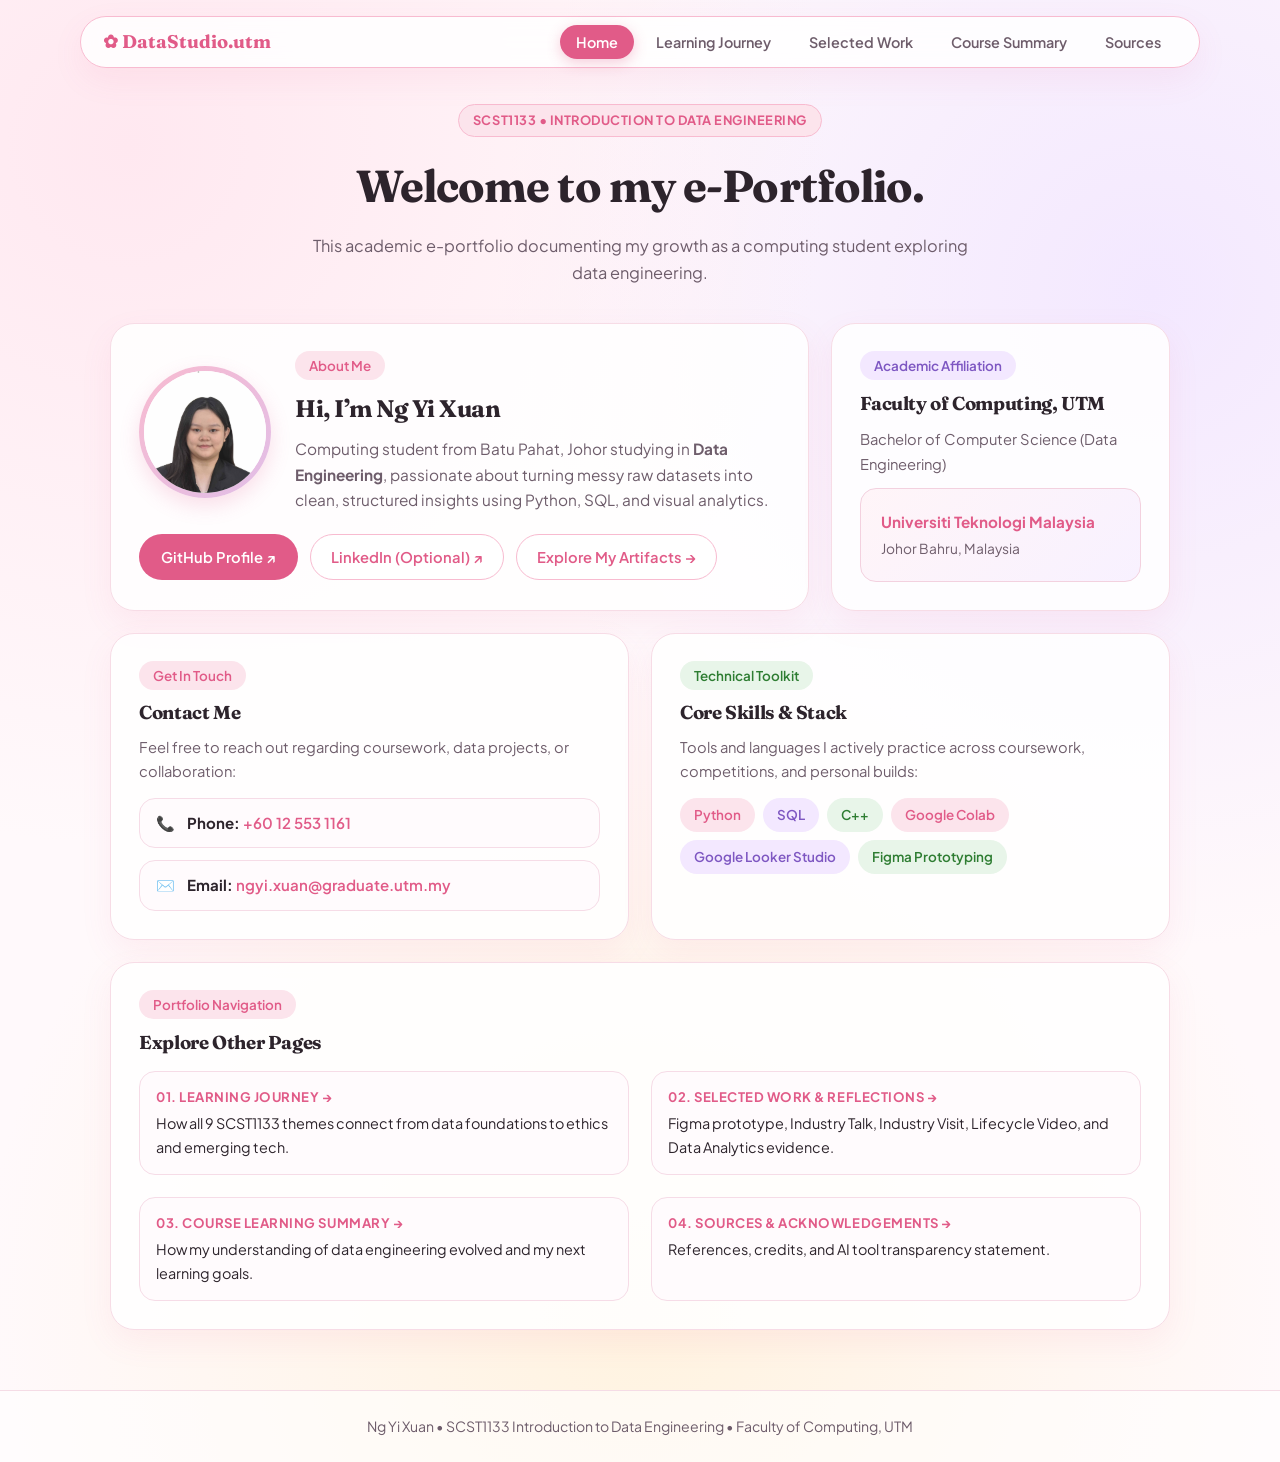
==== index.html @ e56d4ea0 "Update index.html" ====
<!DOCTYPE html>
<html lang="en">
<head>
  <meta charset="UTF-8" />
  <meta name="viewport" content="width=device-width, initial-scale=1.0" />
  <title>Home | SCST1133 Data Engineering e-Portfolio</title>
  <link rel="stylesheet" href="style.css" />
</head>
<body>

  <!-- Top Multi-Page Navigation -->
  <nav class="navbar">
    <a href="index.html" class="brand">✿ DataStudio.utm</a>
    <ul class="nav-links">
      <li><a href="index.html" class="active">Home</a></li>
      <li><a href="journey.html">Learning Journey</a></li>
      <li><a href="artifacts.html">Selected Work</a></li>
      <li><a href="summary.html">Course Summary</a></li>
      <li><a href="sources.html">Sources</a></li>
    </ul>
  </nav>

  <main class="container">
    <header class="page-header">
      <span class="badge-pill">SCST1133 • Introduction to Data Engineering</span>
      <h1>Welcome to my e-Portfolio.</h1>
      <p>This academic e-portfolio documenting my growth as a computing student exploring data engineering.</p>
    </header>

    <section class="bento-grid">
      <!-- Intro & Profile Photo Card -->
      <div class="card span-8">
        <div class="intro-flex">
          <div class="profile-photo-wrap">
            <img src="images/rsz_dsc_2686mm.jpg" alt="Profile photo of Ng Yi Xuan" />
          </div>
          <div style="flex: 1; min-width: 240px;">
            <span class="tag rose">About Me</span>
            <h2 style="margin: 10px 0 8px;">Hi, I’m Ng Yi Xuan</h2>
            <p style="color: var(--text-muted); font-size: 0.96rem;">
              Computing student from Batu Pahat, Johor studying in <strong>Data Engineering</strong>, passionate about turning messy raw datasets into clean, structured insights using Python, SQL, and visual analytics.
            </p>
          </div>
        </div>

        <div style="display: flex; gap: 12px; flex-wrap: wrap; margin-top: 22px;">
          <a href="https://github.com/yixuanng26" target="_blank" rel="noopener" class="btn-primary">
            GitHub Profile ↗
          </a>
          <a href="www.linkedin.com/in/ng-yi-xuan-930548442" target="_blank" rel="noopener" class="btn-outline">
            LinkedIn (Optional) ↗
          </a>
          <a href="artifacts.html" class="btn-outline">
            Explore My Artifacts →
          </a>
        </div>
      </div>

      <!-- Text-Only Faculty of Computing, UTM Column (No UTM Photo) -->
      <div class="card span-4" style="display: flex; flex-direction: column; justify-content: space-between;">
        <div>
          <span class="tag">Academic Affiliation</span>
          <h3 style="margin: 10px 0 8px;">Faculty of Computing, UTM</h3>
          <p style="color: var(--text-muted); font-size: 0.92rem;">
            Bachelor of Computer Science (Data Engineering)
          </p>
        </div>
        <div class="affiliation-box">
          <p style="font-weight: 700; color: var(--rose-primary); font-size: 0.95rem;">
            Universiti Teknologi Malaysia
          </p>
          <p style="font-size: 0.86rem; color: var(--text-muted); margin-top: 4px;">
            Johor Bahru, Malaysia
          </p>
        </div>
      </div>

      <!-- Contact Me Column -->
      <div class="card span-6">
        <span class="tag rose">Get In Touch</span>
        <h3 style="margin: 10px 0 6px;">Contact Me</h3>
        <p style="color: var(--text-muted); font-size: 0.92rem;">
          Feel free to reach out regarding coursework, data projects, or collaboration:
        </p>
        <ul class="contact-list">
          <li class="contact-item">
            <span>📞</span>
            <div>
              <strong>Phone:</strong>
              <a href="tel:+60125531161">+60 12 553 1161</a>
            </div>
          </li>
          <li class="contact-item">
            <span>✉️</span>
            <div>
              <strong>Email:</strong>
              <a href="mailto:ngyi.xuan@graduate.utm.my">ngyi.xuan@graduate.utm.my</a>
            </div>
          </li>
        </ul>
      </div>

      <!-- Technical Skills & Interests -->
      <div class="card span-6">
        <span class="tag sage">Technical Toolkit</span>
        <h3 style="margin: 10px 0 6px;">Core Skills &amp; Stack</h3>
        <p style="color: var(--text-muted); font-size: 0.92rem;">
          Tools and languages I actively practice across coursework, competitions, and personal builds:
        </p>
        <div class="skill-tags">
          <span class="tag rose">Python</span>
          <span class="tag">SQL</span>
          <span class="tag sage">C++</span>
          <span class="tag rose">Google Colab</span>
          <span class="tag">Google Looker Studio</span>
          <span class="tag sage">Figma Prototyping</span>
        </div>
      </div>

      <!-- Portfolio Map -->
      <div class="card span-12">
        <span class="tag rose">Portfolio Navigation</span>
        <h3 style="margin: 10px 0;">Explore Other Pages</h3>
        <div class="bento-grid" style="margin-top: 12px;">
          <div class="ref-box span-6">
            <h4><a href="journey.html" style="color: var(--rose-primary); text-decoration: none;">01. Learning Journey →</a></h4>
            <p>How all 9 SCST1133 themes connect from data foundations to ethics and emerging tech.</p>
          </div>
          <div class="ref-box span-6">
            <h4><a href="artifacts.html" style="color: var(--rose-primary); text-decoration: none;">02. Selected Work &amp; Reflections →</a></h4>
            <p>Figma prototype, Industry Talk, Industry Visit, Lifecycle Video, and Data Analytics evidence.</p>
          </div>
          <div class="ref-box span-6">
            <h4><a href="summary.html" style="color: var(--rose-primary); text-decoration: none;">03. Course Learning Summary →</a></h4>
            <p>How my understanding of data engineering evolved and my next learning goals.</p>
          </div>
          <div class="ref-box span-6">
            <h4><a href="sources.html" style="color: var(--rose-primary); text-decoration: none;">04. Sources &amp; Acknowledgements →</a></h4>
            <p>References, credits, and AI tool transparency statement.</p>
          </div>
        </div>
      </div>
    </section>
  </main>

  <footer>
    Ng Yi Xuan • SCST1133 Introduction to Data Engineering • Faculty of Computing, UTM
  </footer>

</body>
</html>
---- style.css ----
@import url('https://fonts.googleapis.com/css2?family=Fraunces:ital,opsz,wght@0,9..144,600;0,9..144,700;1,9..144,500&family=Plus+Jakarta+Sans:wght@400;500;600;700&display=swap');

:root {
  --bg-cream: #FFF9FB;
  --bg-blush: #FFF0F5;
  --card-white: rgba(255, 255, 255, 0.88);
  --rose-primary: #E15B88;
  --rose-soft: #FCE4EC;
  --rose-border: #F8BBD0;
  --lavender-soft: #F3E8FF;
  --lavender-text: #7E57C2;
  --sage-soft: #E8F5E9;
  --sage-text: #2E7D32;
  --peach-soft: #FFF3E0;
  --text-dark: #2D242C;
  --text-muted: #6E5D6B;
  --shadow-soft: 0 12px 32px rgba(225, 91, 136, 0.08);
  --radius-lg: 24px;
  --radius-md: 16px;
}

* {
  box-sizing: border-box;
  margin: 0;
  padding: 0;
}

body {
  font-family: 'Plus Jakarta Sans', sans-serif;
  background: radial-gradient(circle at 10% 10%, #FFE8F0 0%, transparent 40%),
              radial-gradient(circle at 90% 20%, #F3E8FF 0%, transparent 40%),
              radial-gradient(circle at 50% 90%, #FFF3E0 0%, transparent 45%),
              var(--bg-cream);
  color: var(--text-dark);
  line-height: 1.65;
  min-height: 100vh;
  display: flex;
  flex-direction: column;
}

h1, h2, h3, .serif {
  font-family: 'Fraunces', serif;
  letter-spacing: -0.02em;
}

/* --- Top Navigation Bar --- */
.navbar {
  position: sticky;
  top: 16px;
  z-index: 100;
  max-width: 1120px;
  width: calc(100% - 32px);
  margin: 16px auto 0;
  background: rgba(255, 255, 255, 0.85);
  backdrop-filter: blur(14px);
  border: 1.5px solid var(--rose-border);
  border-radius: 999px;
  padding: 10px 22px;
  display: flex;
  align-items: center;
  justify-content: space-between;
  box-shadow: var(--shadow-soft);
}

.brand {
  font-family: 'Fraunces', serif;
  font-weight: 700;
  font-size: 1.15rem;
  color: var(--rose-primary);
  text-decoration: none;
  display: flex;
  align-items: center;
  gap: 8px;
}

.nav-links {
  display: flex;
  gap: 6px;
  list-style: none;
  flex-wrap: wrap;
}

.nav-links a {
  text-decoration: none;
  color: var(--text-muted);
  font-weight: 600;
  font-size: 0.9rem;
  padding: 8px 16px;
  border-radius: 999px;
  transition: all 0.25s ease;
}

.nav-links a:hover {
  background: var(--rose-soft);
  color: var(--rose-primary);
}

.nav-links a.active {
  background: var(--rose-primary);
  color: #FFFFFF;
  box-shadow: 0 4px 14px rgba(225, 91, 136, 0.3);
}

/* --- Main Container --- */
.container {
  max-width: 1100px;
  width: 100%;
  margin: 36px auto 60px;
  padding: 0 20px;
  flex: 1;
}

.page-header {
  text-align: center;
  max-width: 680px;
  margin: 0 auto 36px;
}

.badge-pill {
  display: inline-block;
  background: var(--rose-soft);
  color: var(--rose-primary);
  border: 1px solid var(--rose-border);
  padding: 5px 14px;
  border-radius: 999px;
  font-size: 0.8rem;
  font-weight: 700;
  letter-spacing: 0.04em;
  text-transform: uppercase;
  margin-bottom: 12px;
}

.page-header h1 {
  font-size: clamp(2rem, 4vw, 2.8rem);
  color: var(--text-dark);
  margin-bottom: 10px;
}

.page-header p {
  color: var(--text-muted);
  font-size: 1.02rem;
}

/* --- Cards & Bento Grid --- */
.bento-grid {
  display: grid;
  grid-template-columns: repeat(12, 1fr);
  gap: 22px;
}

.card {
  background: var(--card-white);
  border: 1.5px solid #F7DCE6;
  border-radius: var(--radius-lg);
  padding: 28px;
  box-shadow: var(--shadow-soft);
  transition: transform 0.25s ease, box-shadow 0.25s ease;
}

.card:hover {
  transform: translateY(-3px);
  box-shadow: 0 16px 36px rgba(225, 91, 136, 0.13);
}

.span-8 { grid-column: span 8; }
.span-6 { grid-column: span 6; }
.span-4 { grid-column: span 4; }
.span-12 { grid-column: span 12; }

/* --- Official UTM Logo Box (Preserves Proportions & Colors) --- */
.utm-logo-box {
  background: #FFFFFF;
  border: 1.5px solid #EFE4EA;
  border-radius: var(--radius-md);
  padding: 16px;
  display: flex;
  flex-direction: column;
  align-items: center;
  justify-content: center;
  text-align: center;
}

.utm-logo-box img {
  max-width: 220px;
  width: 100%;
  height: auto; /* Locks aspect ratio */
  object-fit: contain;
  filter: none; /* Preserves official colors */
}

/* --- Buttons & Tags --- */
.btn-primary {
  display: inline-flex;
  align-items: center;
  gap: 8px;
  background: var(--rose-primary);
  color: #fff;
  text-decoration: none;
  padding: 11px 22px;
  border-radius: 999px;
  font-weight: 600;
  font-size: 0.92rem;
  border: none;
  cursor: pointer;
  transition: 0.2s ease;
}

.btn-primary:hover {
  background: #C94672;
  transform: translateY(-1px);
}

.btn-outline {
  display: inline-flex;
  align-items: center;
  gap: 8px;
  background: #FFFFFF;
  color: var(--rose-primary);
  border: 1.5px solid var(--rose-border);
  text-decoration: none;
  padding: 10px 20px;
  border-radius: 999px;
  font-weight: 600;
  font-size: 0.92rem;
  cursor: pointer;
  transition: 0.2s ease;
}

.btn-outline:hover {
  background: var(--rose-soft);
}

.skill-tags {
  display: flex;
  flex-wrap: wrap;
  gap: 8px;
  margin-top: 14px;
}

.tag {
  background: var(--lavender-soft);
  color: var(--lavender-text);
  padding: 6px 14px;
  border-radius: 999px;
  font-size: 0.84rem;
  font-weight: 600;
}

.tag.rose { background: var(--rose-soft); color: var(--rose-primary); }
.tag.sage { background: var(--sage-soft); color: var(--sage-text); }

/* --- Filter Tabs (Artifacts Page) --- */
.filter-bar {
  display: flex;
  flex-wrap: wrap;
  justify-content: center;
  gap: 10px;
  margin-bottom: 28px;
}

.filter-btn {
  background: #FFFFFF;
  border: 1.5px solid var(--rose-border);
  color: var(--text-muted);
  padding: 8px 18px;
  border-radius: 999px;
  font-weight: 600;
  font-size: 0.88rem;
  cursor: pointer;
  transition: 0.2s ease;
}

.filter-btn.active, .filter-btn:hover {
  background: var(--rose-primary);
  color: #FFFFFF;
  border-color: var(--rose-primary);
}

/* --- 4-Part Reflection Grid --- */
.reflection-grid {
  display: grid;
  grid-template-columns: repeat(2, 1fr);
  gap: 14px;
  margin-top: 18px;
}

.ref-box {
  background: #FFFBFD;
  border: 1px solid #F6DCE7;
  border-radius: var(--radius-md);
  padding: 14px 16px;
}

.ref-box h4 {
  font-size: 0.82rem;
  text-transform: uppercase;
  letter-spacing: 0.04em;
  color: var(--rose-primary);
  margin-bottom: 5px;
}

.ref-box p {
  font-size: 0.9rem;
  color: var(--text-dark);
}

/* --- Footer --- */
footer {
  text-align: center;
  padding: 24px;
  color: var(--text-muted);
  font-size: 0.88rem;
  border-top: 1px solid #F5DCE6;
  background: rgba(255, 255, 255, 0.6);
}

@media (max-width: 820px) {
  .span-8, .span-6, .span-4 { grid-column: span 12; }
  .reflection-grid { grid-template-columns: 1fr; }
  .navbar { border-radius: 24px; flex-direction: column; gap: 10px; }
}

/* --- Profile Photo & Intro Layout --- */
.intro-flex {
  display: flex;
  align-items: center;
  gap: 24px;
  flex-wrap: wrap;
}

.profile-photo-wrap {
  width: 132px;
  height: 132px;
  border-radius: 50%;
  padding: 5px;
  background: linear-gradient(135deg, #F8BBD0, #E1BEE7);
  box-shadow: 0 8px 20px rgba(225, 91, 136, 0.18);
  flex-shrink: 0;
}

.profile-photo-wrap img {
  width: 100%;
  height: 100%;
  object-fit: cover;
  object-position: top center;
  border-radius: 50%;
  background: #FFFFFF;
  display: block;
}

/* --- Text-Only Affiliation Box --- */
.affiliation-box {
  background: linear-gradient(135deg, #FFF5F8, #F8F1FF);
  border: 1.5px solid #F3D1DF;
  border-radius: var(--radius-md);
  padding: 20px;
  margin-top: 12px;
}

/* --- Contact List --- */
.contact-list {
  list-style: none;
  display: flex;
  flex-direction: column;
  gap: 12px;
  margin-top: 14px;
}

.contact-item {
  display: flex;
  align-items: center;
  gap: 12px;
  background: #FFFBFD;
  border: 1px solid #F6DCE7;
  padding: 12px 16px;
  border-radius: var(--radius-md);
  font-size: 0.94rem;
}

.contact-item a {
  color: var(--rose-primary);
  font-weight: 600;
  text-decoration: none;
}

.contact-item a:hover {
  text-decoration: underline;
}
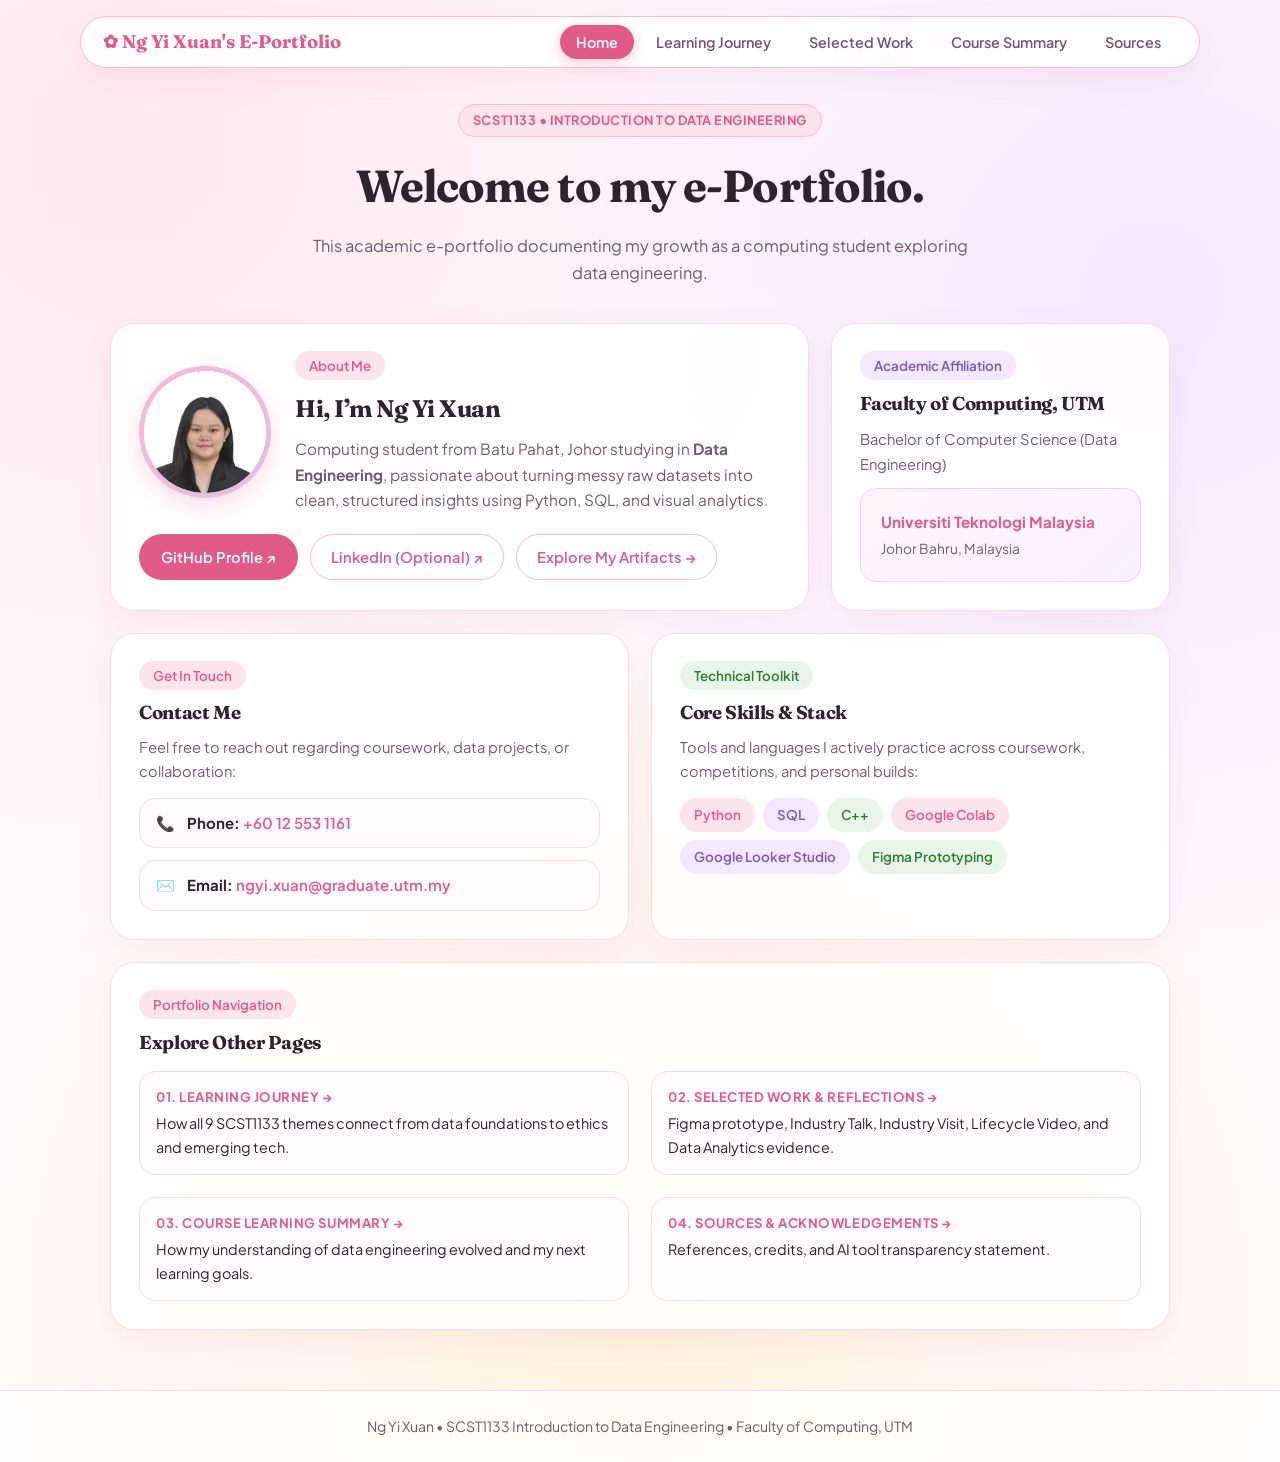
==== commit 2f7e031d: "Update index.html" ====
--- a/index.html
+++ b/index.html
@@ -10,7 +10,7 @@
 
   <!-- Top Multi-Page Navigation -->
   <nav class="navbar">
-    <a href="index.html" class="brand">✿ DataStudio.utm</a>
+    <a href="index.html" class="brand">✿ Ng Yi Xuan's E-Portfolio</a>
     <ul class="nav-links">
       <li><a href="index.html" class="active">Home</a></li>
       <li><a href="journey.html">Learning Journey</a></li>
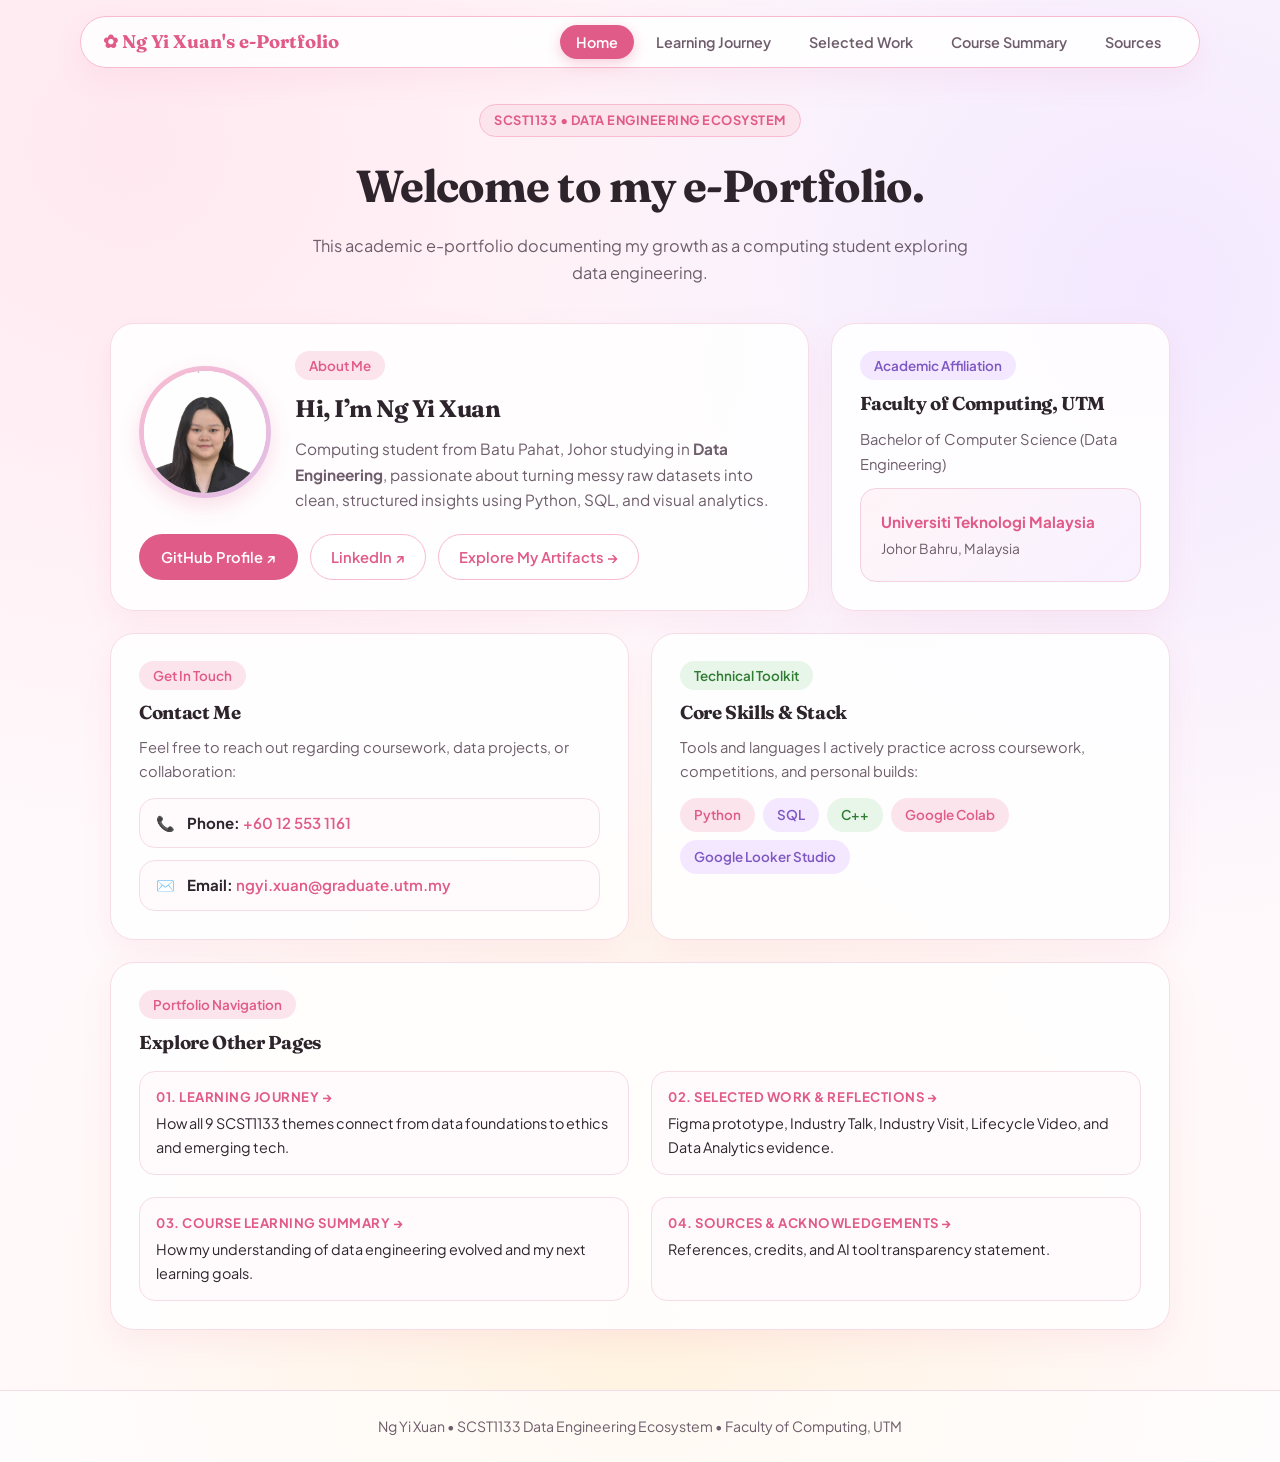
==== commit 0f51c905: "Update index.html" ====
--- a/index.html
+++ b/index.html
@@ -3,14 +3,14 @@
 <head>
   <meta charset="UTF-8" />
   <meta name="viewport" content="width=device-width, initial-scale=1.0" />
-  <title>Home | SCST1133 Data Engineering e-Portfolio</title>
+  <title>Home | Ng Yi Xuan's e-Portfolio</title>
   <link rel="stylesheet" href="style.css" />
 </head>
 <body>
 
   <!-- Top Multi-Page Navigation -->
   <nav class="navbar">
-    <a href="index.html" class="brand">✿ Ng Yi Xuan's E-Portfolio</a>
+    <a href="index.html" class="brand">✿ Ng Yi Xuan's e-Portfolio</a>
     <ul class="nav-links">
       <li><a href="index.html" class="active">Home</a></li>
       <li><a href="journey.html">Learning Journey</a></li>
@@ -22,7 +22,7 @@
 
   <main class="container">
     <header class="page-header">
-      <span class="badge-pill">SCST1133 • Introduction to Data Engineering</span>
+      <span class="badge-pill">SCST1133 • Data Engineering Ecosystem</span>
       <h1>Welcome to my e-Portfolio.</h1>
       <p>This academic e-portfolio documenting my growth as a computing student exploring data engineering.</p>
     </header>
@@ -47,8 +47,8 @@
           <a href="https://github.com/yixuanng26" target="_blank" rel="noopener" class="btn-primary">
             GitHub Profile ↗
           </a>
-          <a href="www.linkedin.com/in/ng-yi-xuan-930548442" target="_blank" rel="noopener" class="btn-outline">
-            LinkedIn (Optional) ↗
+          <a href="https://www.linkedin.com/in/ng-yi-xuan-930548442/" target="_blank" rel="noopener" class="btn-outline">
+            LinkedIn ↗
           </a>
           <a href="artifacts.html" class="btn-outline">
             Explore My Artifacts →
@@ -113,7 +113,6 @@
           <span class="tag sage">C++</span>
           <span class="tag rose">Google Colab</span>
           <span class="tag">Google Looker Studio</span>
-          <span class="tag sage">Figma Prototyping</span>
         </div>
       </div>
 
@@ -144,7 +143,7 @@
   </main>
 
   <footer>
-    Ng Yi Xuan • SCST1133 Introduction to Data Engineering • Faculty of Computing, UTM
+    Ng Yi Xuan • SCST1133 Data Engineering Ecosystem • Faculty of Computing, UTM
   </footer>
 
 </body>
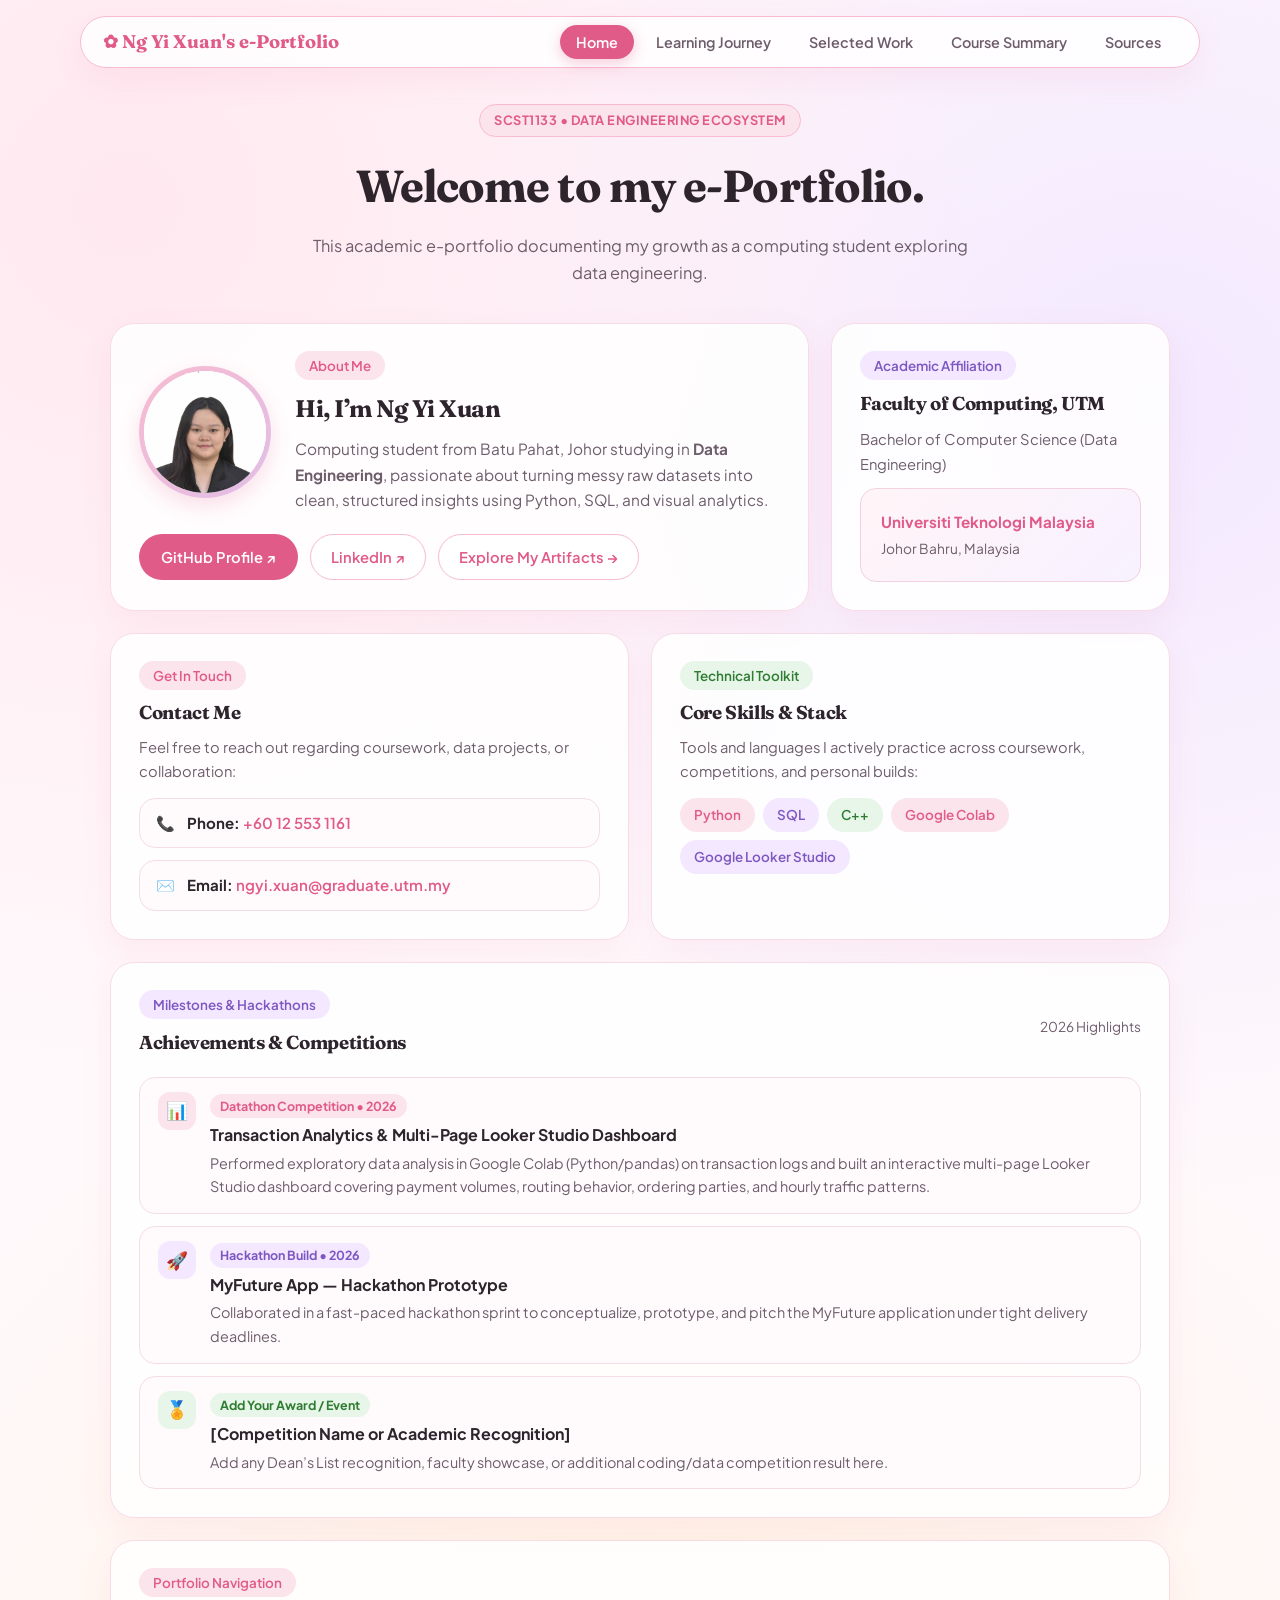
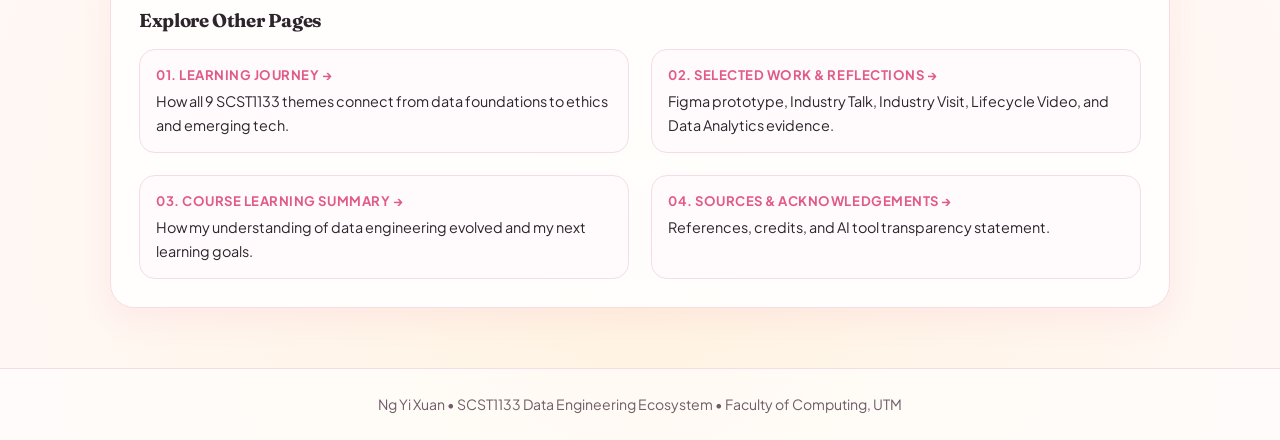
==== commit 62895804: "Update index.html" ====
--- a/index.html
+++ b/index.html
@@ -116,6 +116,52 @@
         </div>
       </div>
 
+      <!-- Achievements & Competitions Column -->
+      <div class="card span-12">
+        <div style="display: flex; justify-content: space-between; align-items: center; flex-wrap: wrap; gap: 8px;">
+          <div>
+            <span class="tag">Milestones &amp; Hackathons</span>
+            <h3 style="margin: 10px 0 4px;">Achievements &amp; Competitions</h3>
+          </div>
+          <span style="font-size: 0.85rem; color: var(--text-muted);">2026 Highlights</span>
+        </div>
+
+        <ul class="achievement-list">
+          <li class="achievement-item">
+            <div class="achievement-icon">📊</div>
+            <div>
+              <span class="achievement-meta">Datathon Competition • 2026</span>
+              <h4 style="font-size: 1rem; margin-bottom: 3px;">Transaction Analytics &amp; Multi-Page Looker Studio Dashboard</h4>
+              <p style="font-size: 0.9rem; color: var(--text-muted);">
+                Performed exploratory data analysis in Google Colab (Python/pandas) on transaction logs and built an interactive multi-page Looker Studio dashboard covering payment volumes, routing behavior, ordering parties, and hourly traffic patterns.
+              </p>
+            </div>
+          </li>
+
+          <li class="achievement-item">
+            <div class="achievement-icon lavender">🚀</div>
+            <div>
+              <span class="achievement-meta" style="background: var(--lavender-soft); color: var(--lavender-text);">Hackathon Build • 2026</span>
+              <h4 style="font-size: 1rem; margin-bottom: 3px;">MyFuture App — Hackathon Prototype</h4>
+              <p style="font-size: 0.9rem; color: var(--text-muted);">
+                Collaborated in a fast-paced hackathon sprint to conceptualize, prototype, and pitch the MyFuture application under tight delivery deadlines.
+              </p>
+            </div>
+          </li>
+
+          <li class="achievement-item">
+            <div class="achievement-icon sage">🏅</div>
+            <div>
+              <span class="achievement-meta" style="background: var(--sage-soft); color: var(--sage-text);">Add Your Award / Event</span>
+              <h4 style="font-size: 1rem; margin-bottom: 3px;">[Competition Name or Academic Recognition]</h4>
+              <p style="font-size: 0.9rem; color: var(--text-muted);">
+                Add any Dean’s List recognition, faculty showcase, or additional coding/data competition result here.
+              </p>
+            </div>
+          </li>
+        </ul>
+      </div>
+
       <!-- Portfolio Map -->
       <div class="card span-12">
         <span class="tag rose">Portfolio Navigation</span>
--- a/style.css
+++ b/style.css
@@ -386,3 +386,62 @@
 .contact-item a:hover {
   text-decoration: underline;
 }
+
+/* --- Achievements & Competitions List --- */
+.achievement-list {
+  list-style: none;
+  display: flex;
+  flex-direction: column;
+  gap: 12px;
+  margin-top: 14px;
+}
+
+.achievement-item {
+  display: flex;
+  align-items: flex-start;
+  gap: 14px;
+  background: #FFFBFD;
+  border: 1.5px solid #F6DCE7;
+  padding: 14px 18px;
+  border-radius: var(--radius-md);
+  transition: transform 0.2s ease, border-color 0.2s ease;
+}
+
+.achievement-item:hover {
+  transform: translateX(4px);
+  border-color: var(--rose-border);
+}
+
+.achievement-icon {
+  width: 38px;
+  height: 38px;
+  border-radius: 12px;
+  background: var(--rose-soft);
+  color: var(--rose-primary);
+  display: flex;
+  align-items: center;
+  justify-content: center;
+  font-size: 1.1rem;
+  flex-shrink: 0;
+}
+
+.achievement-icon.lavender {
+  background: var(--lavender-soft);
+  color: var(--lavender-text);
+}
+
+.achievement-icon.sage {
+  background: var(--sage-soft);
+  color: var(--sage-text);
+}
+
+.achievement-meta {
+  display: inline-block;
+  font-size: 0.78rem;
+  font-weight: 700;
+  color: var(--rose-primary);
+  background: var(--rose-soft);
+  padding: 2px 10px;
+  border-radius: 999px;
+  margin-bottom: 4px;
+}
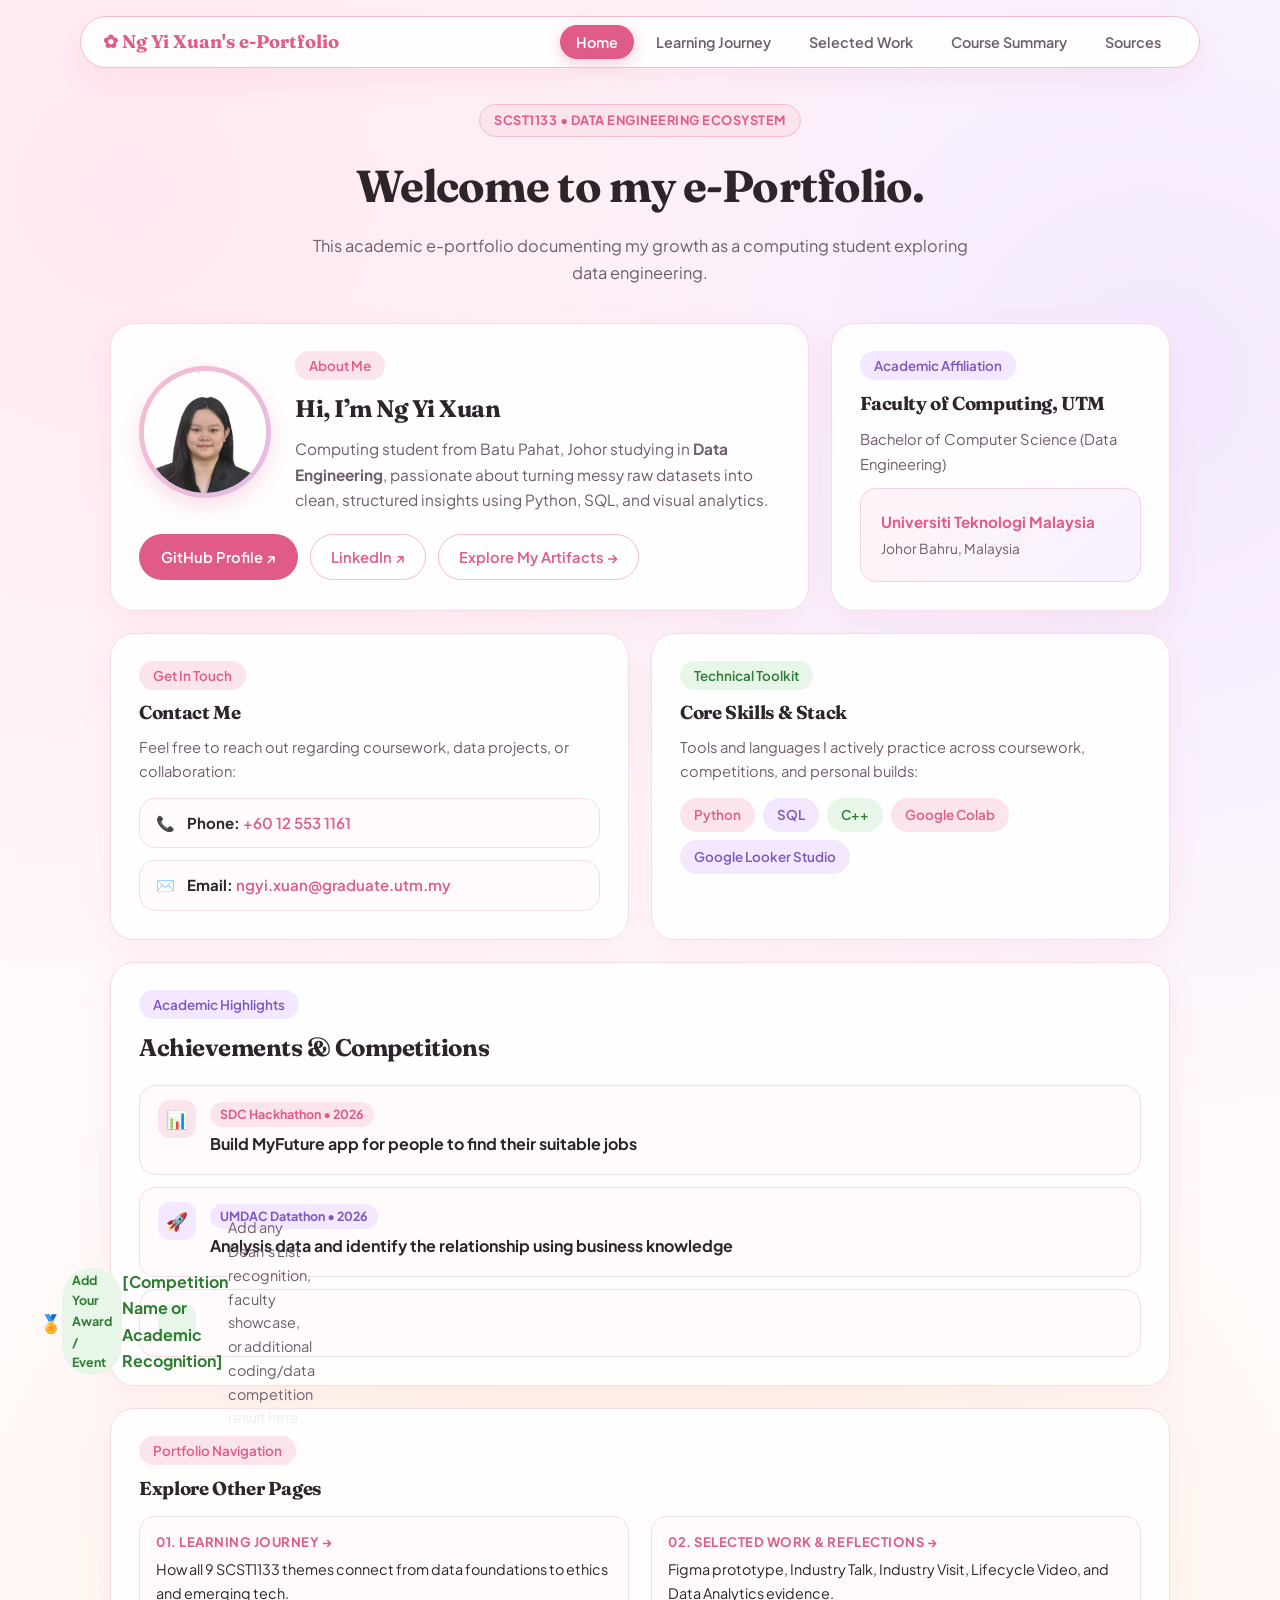
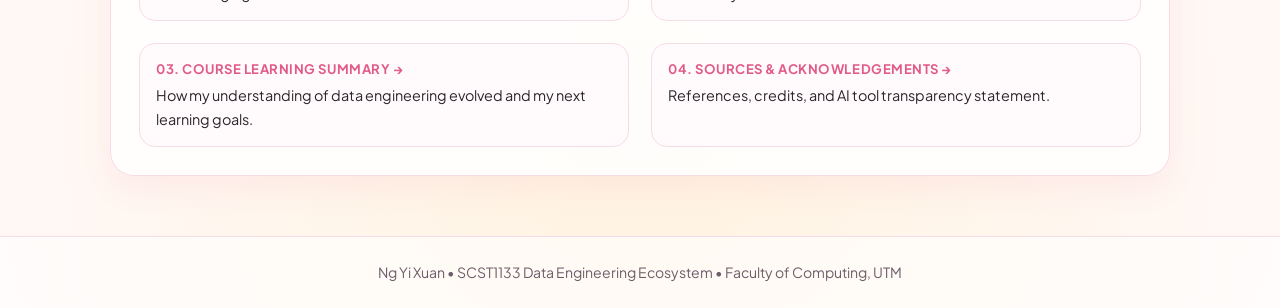
==== commit 832cb3aa: "Update index.html" ====
--- a/index.html
+++ b/index.html
@@ -120,38 +120,30 @@
       <div class="card span-12">
         <div style="display: flex; justify-content: space-between; align-items: center; flex-wrap: wrap; gap: 8px;">
           <div>
-            <span class="tag">Milestones &amp; Hackathons</span>
-            <h3 style="margin: 10px 0 4px;">Achievements &amp; Competitions</h3>
+            <span class="tag">Academic Highlights</span>
+            <h2 style="margin: 10px 0 4px;">Achievements &amp; Competitions</h2>
           </div>
-          <span style="font-size: 0.85rem; color: var(--text-muted);">2026 Highlights</span>
         </div>
 
         <ul class="achievement-list">
           <li class="achievement-item">
             <div class="achievement-icon">📊</div>
             <div>
-              <span class="achievement-meta">Datathon Competition • 2026</span>
-              <h4 style="font-size: 1rem; margin-bottom: 3px;">Transaction Analytics &amp; Multi-Page Looker Studio Dashboard</h4>
-              <p style="font-size: 0.9rem; color: var(--text-muted);">
-                Performed exploratory data analysis in Google Colab (Python/pandas) on transaction logs and built an interactive multi-page Looker Studio dashboard covering payment volumes, routing behavior, ordering parties, and hourly traffic patterns.
-              </p>
+              <span class="achievement-meta">SDC Hackhathon • 2026</span>
+              <h4 style="font-size: 1rem; margin-bottom: 3px;">Build MyFuture app for people to find their suitable jobs</h4>
             </div>
           </li>
 
           <li class="achievement-item">
             <div class="achievement-icon lavender">🚀</div>
             <div>
-              <span class="achievement-meta" style="background: var(--lavender-soft); color: var(--lavender-text);">Hackathon Build • 2026</span>
-              <h4 style="font-size: 1rem; margin-bottom: 3px;">MyFuture App — Hackathon Prototype</h4>
-              <p style="font-size: 0.9rem; color: var(--text-muted);">
-                Collaborated in a fast-paced hackathon sprint to conceptualize, prototype, and pitch the MyFuture application under tight delivery deadlines.
-              </p>
+              <span class="achievement-meta" style="background: var(--lavender-soft); color: var(--lavender-text);">UMDAC Datathon • 2026</span>
+              <h4 style="font-size: 1rem; margin-bottom: 3px;">Analysis data and identify the relationship using business knowledge</h4>
             </div>
           </li>
 
           <li class="achievement-item">
-            <div class="achievement-icon sage">🏅</div>
-            <div>
+            <div class="achievement-icon sage">🏅
               <span class="achievement-meta" style="background: var(--sage-soft); color: var(--sage-text);">Add Your Award / Event</span>
               <h4 style="font-size: 1rem; margin-bottom: 3px;">[Competition Name or Academic Recognition]</h4>
               <p style="font-size: 0.9rem; color: var(--text-muted);">
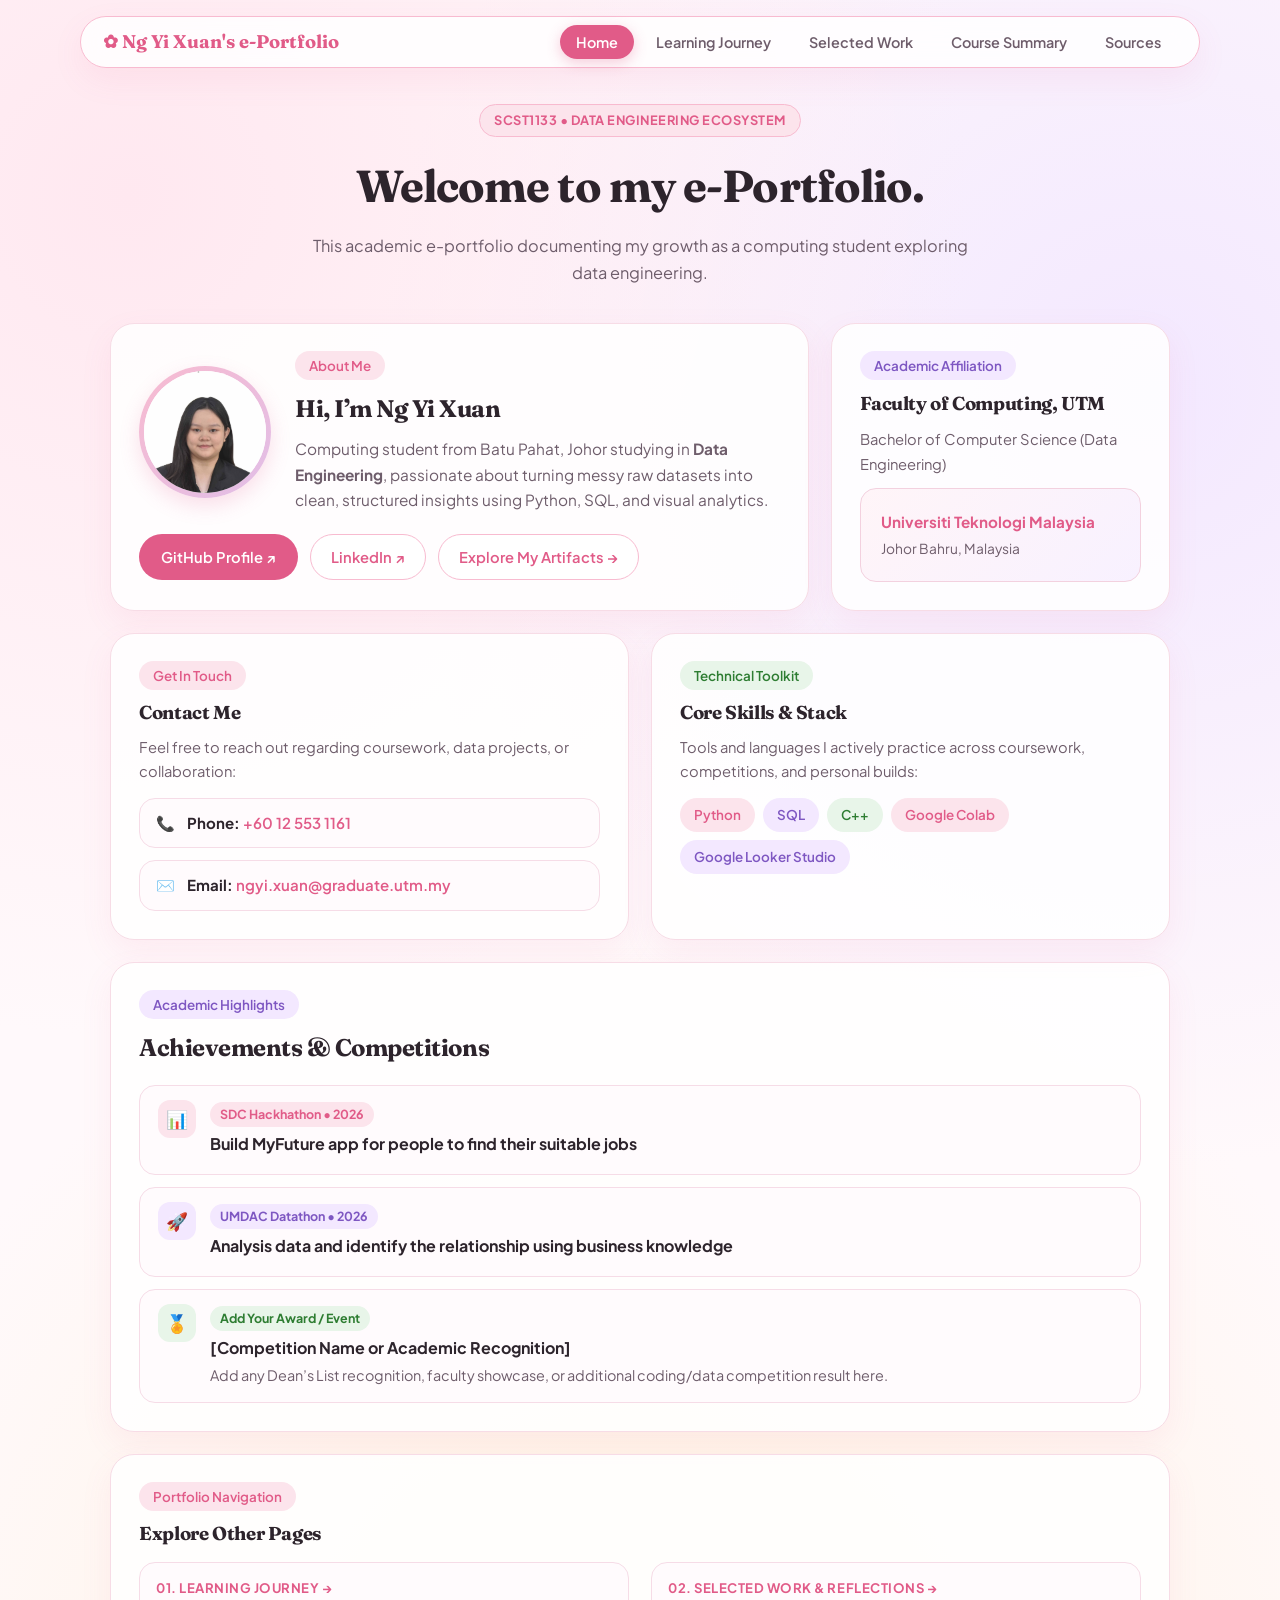
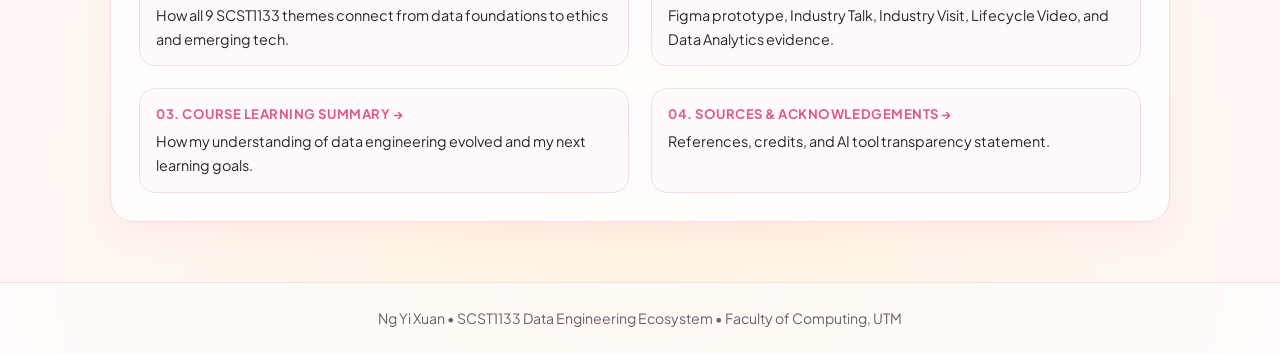
==== commit 792180bf: "Update index.html" ====
--- a/index.html
+++ b/index.html
@@ -143,7 +143,8 @@
           </li>
 
           <li class="achievement-item">
-            <div class="achievement-icon sage">🏅
+            <div class="achievement-icon sage">🏅</div>
+            <div>
               <span class="achievement-meta" style="background: var(--sage-soft); color: var(--sage-text);">Add Your Award / Event</span>
               <h4 style="font-size: 1rem; margin-bottom: 3px;">[Competition Name or Academic Recognition]</h4>
               <p style="font-size: 0.9rem; color: var(--text-muted);">
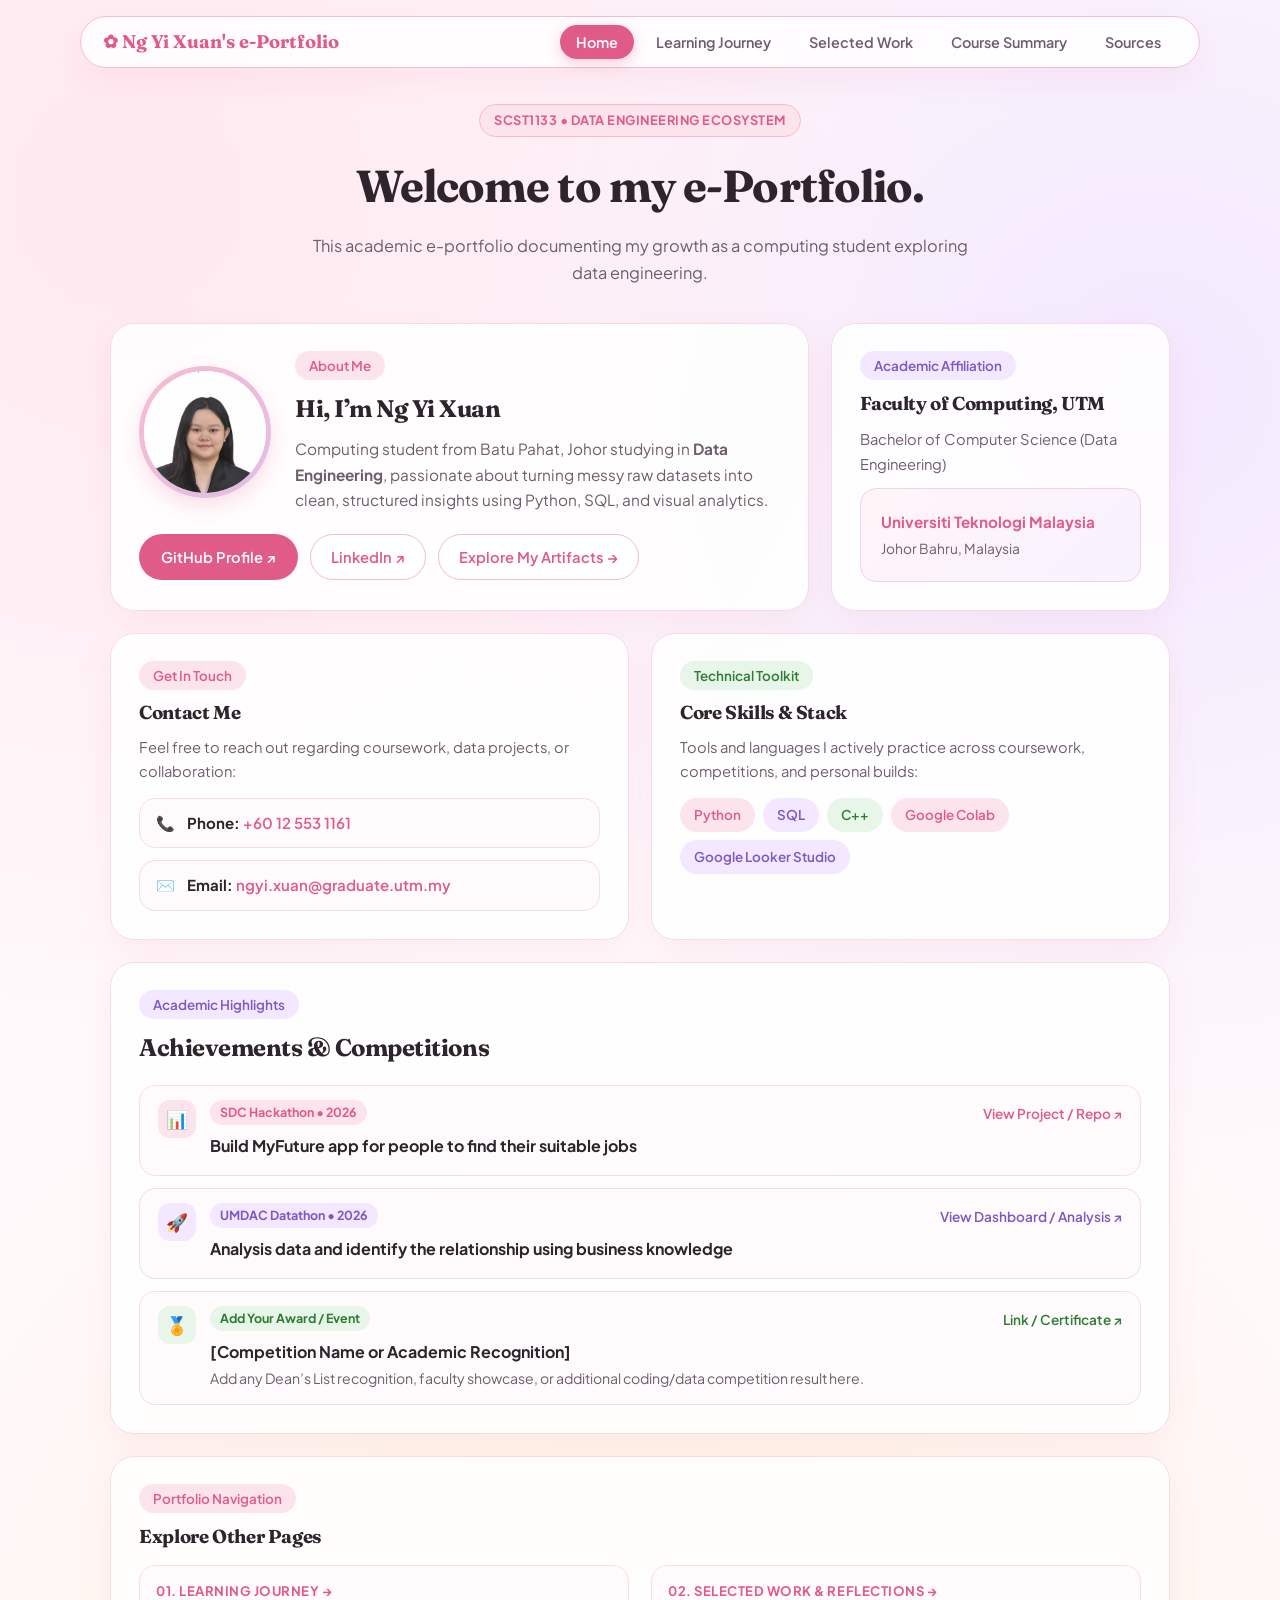
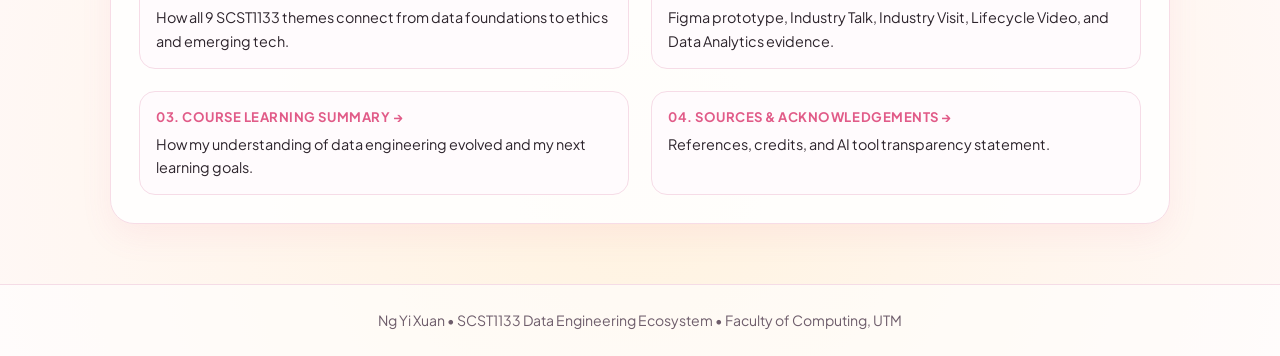
==== commit 20c02c15: "Update index.html" ====
--- a/index.html
+++ b/index.html
@@ -126,28 +126,40 @@
         </div>
 
         <ul class="achievement-list">
+          <!-- Item 1: SDC Hackathon -->
           <li class="achievement-item">
             <div class="achievement-icon">📊</div>
-            <div>
-              <span class="achievement-meta">SDC Hackhathon • 2026</span>
-              <h4 style="font-size: 1rem; margin-bottom: 3px;">Build MyFuture app for people to find their suitable jobs</h4>
-            </div>
-          </li>
-
+            <div style="flex: 1;">
+              <div style="display: flex; justify-content: space-between; align-items: center; flex-wrap: wrap; gap: 6px;">
+                <span class="achievement-meta">SDC Hackathon • 2026</span>
+                <a href="https://github.com/yixuanng26/myfuture" target="_blank" rel="noopener" style="font-size: 0.85rem; color: var(--rose-primary); font-weight: 600; text-decoration: none;">View Project / Repo ↗</a>
+              </div>
+              <h4 style="font-size: 1rem; margin: 4px 0 2px;">Build MyFuture app for people to find their suitable jobs</h4>
+            </div>
+          </li>
+
+          <!-- Item 2: UMDAC Datathon -->
           <li class="achievement-item">
             <div class="achievement-icon lavender">🚀</div>
-            <div>
-              <span class="achievement-meta" style="background: var(--lavender-soft); color: var(--lavender-text);">UMDAC Datathon • 2026</span>
-              <h4 style="font-size: 1rem; margin-bottom: 3px;">Analysis data and identify the relationship using business knowledge</h4>
-            </div>
-          </li>
-
+            <div style="flex: 1;">
+              <div style="display: flex; justify-content: space-between; align-items: center; flex-wrap: wrap; gap: 6px;">
+                <span class="achievement-meta" style="background: var(--lavender-soft); color: var(--lavender-text);">UMDAC Datathon • 2026</span>
+                <a href="https://github.com/yixuanng26" target="_blank" rel="noopener" style="font-size: 0.85rem; color: var(--lavender-text); font-weight: 600; text-decoration: none;">View Dashboard / Analysis ↗</a>
+              </div>
+              <h4 style="font-size: 1rem; margin: 4px 0 2px;">Analysis data and identify the relationship using business knowledge</h4>
+            </div>
+          </li>
+
+          <!-- Item 3: Add Your Award / Event -->
           <li class="achievement-item">
             <div class="achievement-icon sage">🏅</div>
-            <div>
-              <span class="achievement-meta" style="background: var(--sage-soft); color: var(--sage-text);">Add Your Award / Event</span>
-              <h4 style="font-size: 1rem; margin-bottom: 3px;">[Competition Name or Academic Recognition]</h4>
-              <p style="font-size: 0.9rem; color: var(--text-muted);">
+            <div style="flex: 1;">
+              <div style="display: flex; justify-content: space-between; align-items: center; flex-wrap: wrap; gap: 6px;">
+                <span class="achievement-meta" style="background: var(--sage-soft); color: var(--sage-text);">Add Your Award / Event</span>
+                <a href="#" target="_blank" rel="noopener" style="font-size: 0.85rem; color: var(--sage-text); font-weight: 600; text-decoration: none;">Link / Certificate ↗</a>
+              </div>
+              <h4 style="font-size: 1rem; margin: 4px 0 2px;">[Competition Name or Academic Recognition]</h4>
+              <p style="font-size: 0.88rem; color: var(--text-muted);">
                 Add any Dean’s List recognition, faculty showcase, or additional coding/data competition result here.
               </p>
             </div>
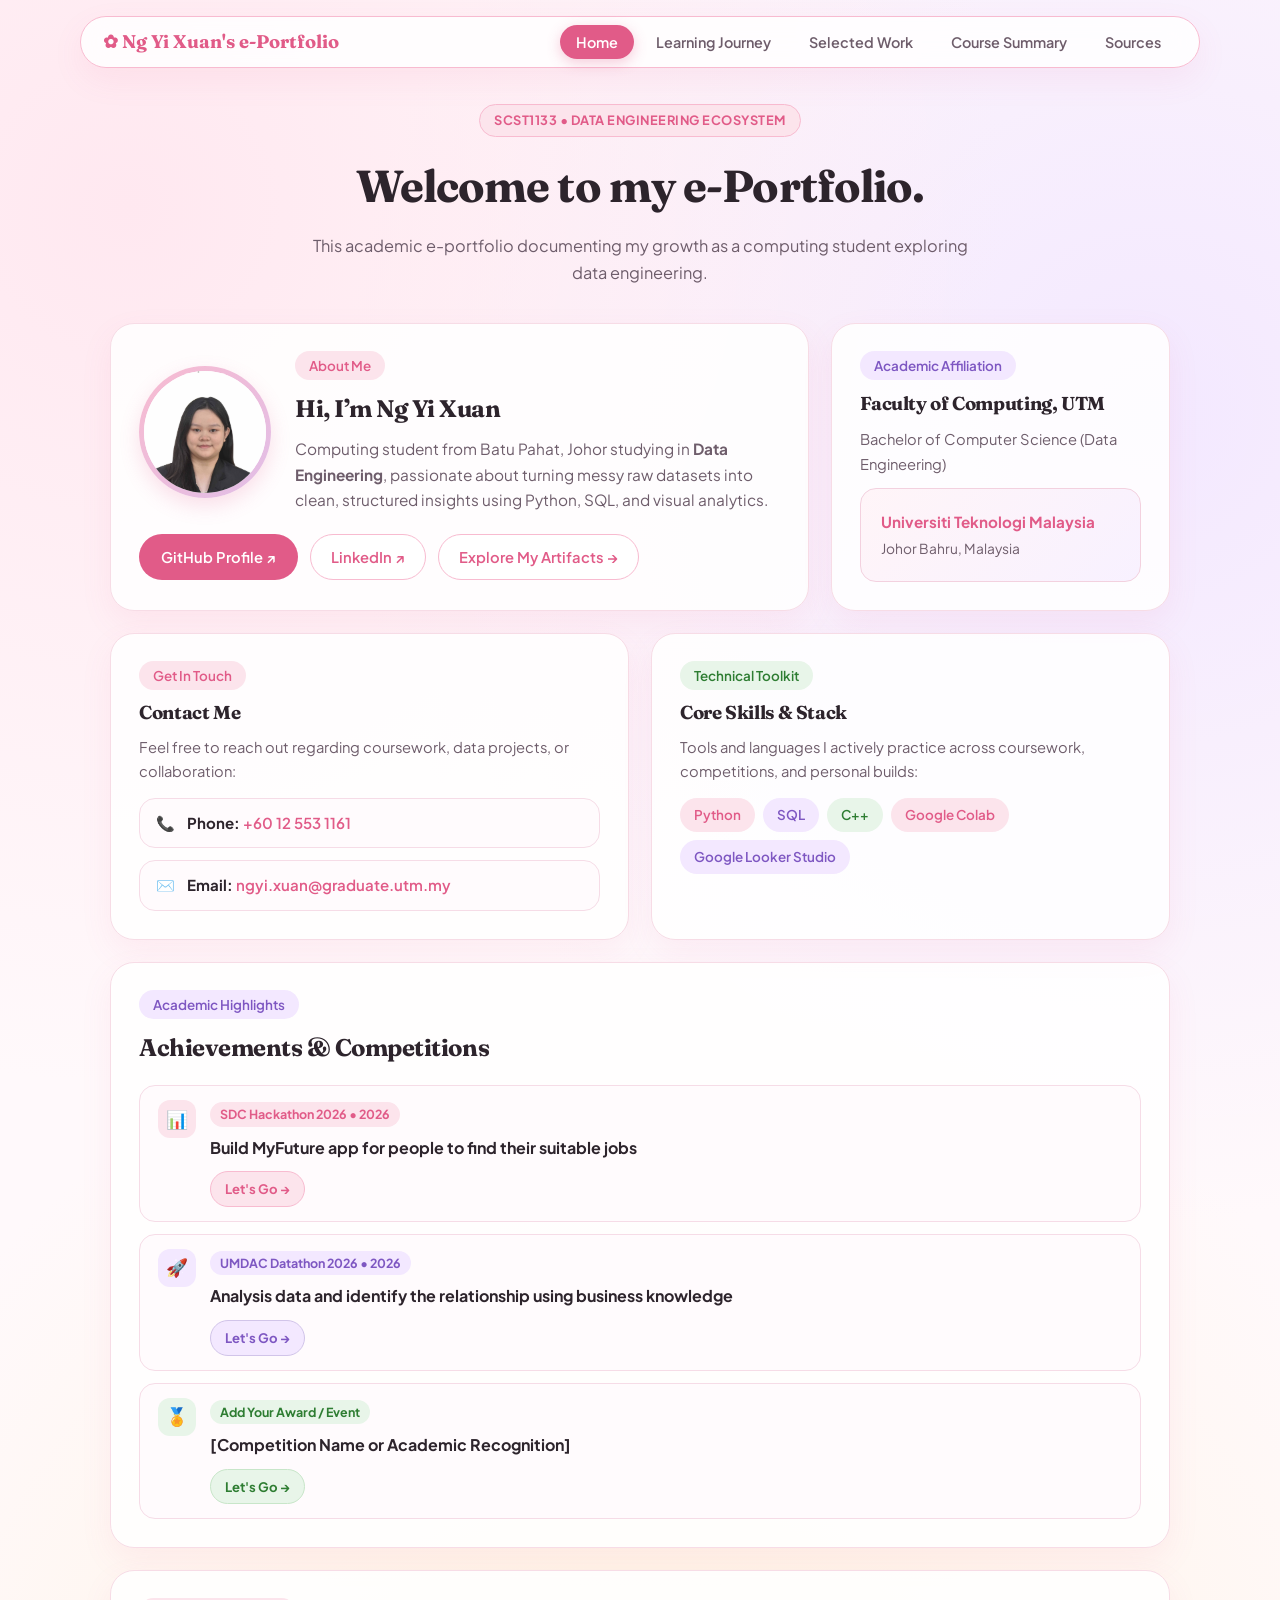
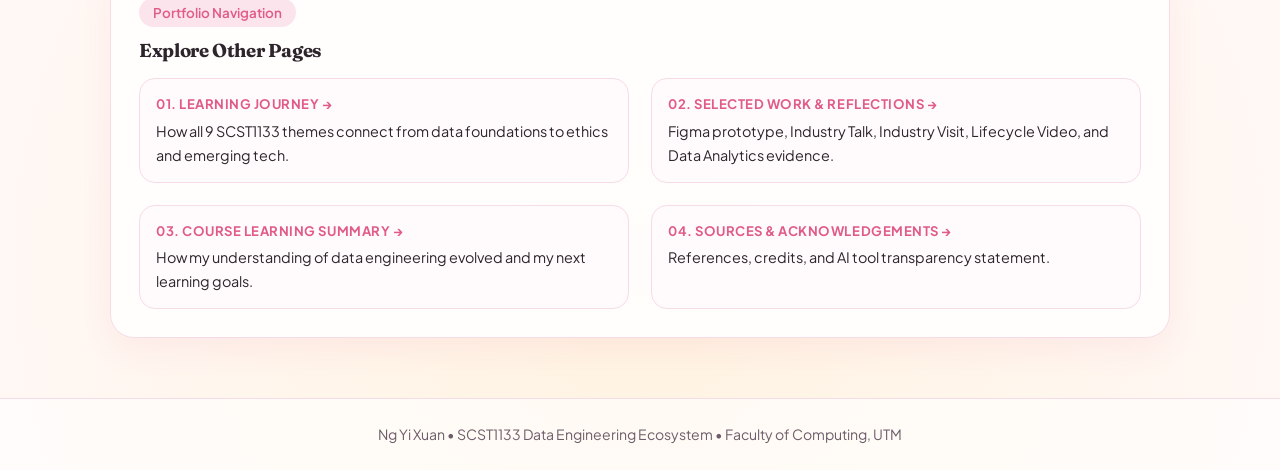
==== commit 6e734ae2: "Update index.html" ====
--- a/index.html
+++ b/index.html
@@ -130,11 +130,14 @@
           <li class="achievement-item">
             <div class="achievement-icon">📊</div>
             <div style="flex: 1;">
-              <div style="display: flex; justify-content: space-between; align-items: center; flex-wrap: wrap; gap: 6px;">
-                <span class="achievement-meta">SDC Hackathon • 2026</span>
-                <a href="https://github.com/yixuanng26/myfuture" target="_blank" rel="noopener" style="font-size: 0.85rem; color: var(--rose-primary); font-weight: 600; text-decoration: none;">View Project / Repo ↗</a>
+              <span class="achievement-meta">SDC Hackathon 2026 • 2026</span>
+              <h4 style="font-size: 1rem; margin: 4px 0 2px;">Build MyFuture app for people to find their suitable jobs</h4>
+              <div class="achievement-action-row">
+                <!-- Replace href with your actual SDC Hackathon project/repo link -->
+                <a href="https://github.com/yixuanng26/myfuture" target="_blank" rel="noopener" class="btn-lets-go">
+                  Let's Go →
+                </a>
               </div>
-              <h4 style="font-size: 1rem; margin: 4px 0 2px;">Build MyFuture app for people to find their suitable jobs</h4>
             </div>
           </li>
 
@@ -142,11 +145,14 @@
           <li class="achievement-item">
             <div class="achievement-icon lavender">🚀</div>
             <div style="flex: 1;">
-              <div style="display: flex; justify-content: space-between; align-items: center; flex-wrap: wrap; gap: 6px;">
-                <span class="achievement-meta" style="background: var(--lavender-soft); color: var(--lavender-text);">UMDAC Datathon • 2026</span>
-                <a href="https://github.com/yixuanng26" target="_blank" rel="noopener" style="font-size: 0.85rem; color: var(--lavender-text); font-weight: 600; text-decoration: none;">View Dashboard / Analysis ↗</a>
+              <span class="achievement-meta" style="background: var(--lavender-soft); color: var(--lavender-text);">UMDAC Datathon 2026 • 2026</span>
+              <h4 style="font-size: 1rem; margin: 4px 0 2px;">Analysis data and identify the relationship using business knowledge</h4>
+              <div class="achievement-action-row">
+                <!-- Replace href with your actual UMDAC Datathon link -->
+                <a href="https://github.com/yixuanng26" target="_blank" rel="noopener" class="btn-lets-go lavender">
+                  Let's Go →
+                </a>
               </div>
-              <h4 style="font-size: 1rem; margin: 4px 0 2px;">Analysis data and identify the relationship using business knowledge</h4>
             </div>
           </li>
 
@@ -154,14 +160,14 @@
           <li class="achievement-item">
             <div class="achievement-icon sage">🏅</div>
             <div style="flex: 1;">
-              <div style="display: flex; justify-content: space-between; align-items: center; flex-wrap: wrap; gap: 6px;">
-                <span class="achievement-meta" style="background: var(--sage-soft); color: var(--sage-text);">Add Your Award / Event</span>
-                <a href="#" target="_blank" rel="noopener" style="font-size: 0.85rem; color: var(--sage-text); font-weight: 600; text-decoration: none;">Link / Certificate ↗</a>
+              <span class="achievement-meta" style="background: var(--sage-soft); color: var(--sage-text);">Add Your Award / Event</span>
+              <h4 style="font-size: 1rem; margin: 4px 0 2px;">[Competition Name or Academic Recognition]</h4>
+              <div class="achievement-action-row">
+                <!-- Replace href with your certificate or event link -->
+                <a href="#" target="_blank" rel="noopener" class="btn-lets-go sage">
+                  Let's Go →
+                </a>
               </div>
-              <h4 style="font-size: 1rem; margin: 4px 0 2px;">[Competition Name or Academic Recognition]</h4>
-              <p style="font-size: 0.88rem; color: var(--text-muted);">
-                Add any Dean’s List recognition, faculty showcase, or additional coding/data competition result here.
-              </p>
             </div>
           </li>
         </ul>
--- a/style.css
+++ b/style.css
@@ -445,3 +445,56 @@
   border-radius: 999px;
   margin-bottom: 4px;
 }
+
+/* --- Achievement Action Button ---  */
+.achievement-action-row {
+  display: flex;
+  justify-content: space-between;
+  align-items: center;
+  flex-wrap: wrap;
+  gap: 12px;
+  margin-top: 10px;
+}
+
+.btn-lets-go {
+  display: inline-flex;
+  align-items: center;
+  gap: 6px;
+  background: var(--rose-soft);
+  color: var(--rose-primary);
+  border: 1px solid var(--rose-border);
+  padding: 6px 14px;
+  border-radius: 999px;
+  font-size: 0.82rem;
+  font-weight: 700;
+  text-decoration: none;
+  transition: all 0.2s ease;
+}
+
+.btn-lets-go:hover {
+  background: var(--rose-primary);
+  color: #FFFFFF;
+  transform: translateY(-1px);
+}
+
+.btn-lets-go.lavender {
+  background: var(--lavender-soft);
+  color: var(--lavender-text);
+  border-color: #D1C4E9;
+}
+
+.btn-lets-go.lavender:hover {
+  background: var(--lavender-text);
+  color: #FFFFFF;
+}
+
+.btn-lets-go.sage {
+  background: var(--sage-soft);
+  color: var(--sage-text);
+  border-color: #C8E6C9;
+}
+
+.btn-lets-go.sage:hover {
+  background: var(--sage-text);
+  color: #FFFFFF;
+}
